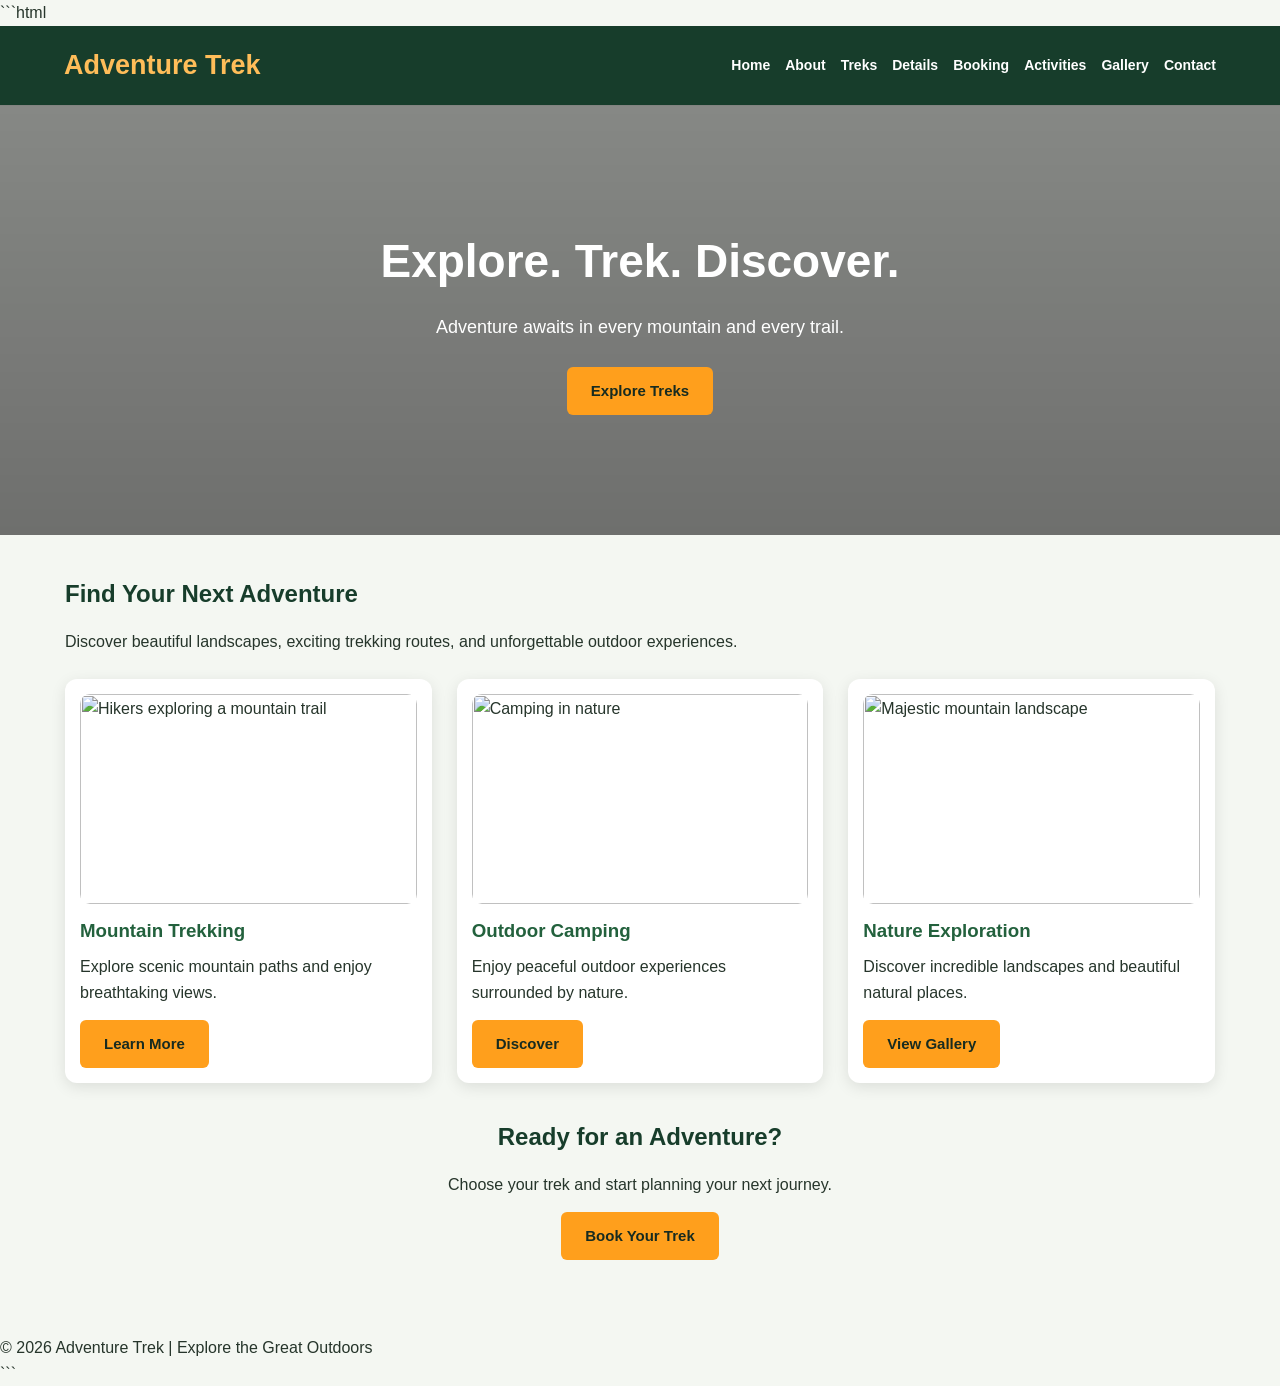
==== index.html @ 8f9171a0 "Add files via upload" ====
```html
<!DOCTYPE html>
<html lang="en">
<head>
  <meta charset="UTF-8">
  <meta name="viewport" content="width=device-width, initial-scale=1.0">
  <title>Adventure Trek</title>
  <link rel="stylesheet" href="style.css">
</head>
<body>

<header>
  <h1>Adventure Trek</h1>
  <nav>
    <a href="index.html">Home</a>
    <a href="about.html">About</a>
    <a href="treks.html">Treks</a>
    <a href="details.html">Details</a>
    <a href="booking.html">Booking</a>
    <a href="activities.html">Activities</a>
    <a href="gallery.html">Gallery</a>
    <a href="contact.html">Contact</a>
  </nav>
</header>

<section class="hero">
  <h2>Explore. Trek. Discover.</h2>
  <p>Adventure awaits in every mountain and every trail.</p>
  <a href="treks.html" class="button">Explore Treks</a>
</section>

<main class="container">
  <h2>Find Your Next Adventure</h2>
  <p>Discover beautiful landscapes, exciting trekking routes, and unforgettable outdoor experiences.</p>

  <div class="grid">
    <div class="card">
      <img src="https://images.unsplash.com/photo-1551632811-561732d1e306?auto=format&fit=crop&w=800&q=85"
           alt="Hikers exploring a mountain trail"
           style="width:100%; border-radius:10px;">
      <h3>Mountain Trekking</h3>
      <p>Explore scenic mountain paths and enjoy breathtaking views.</p>
      <a href="treks.html" class="button">Learn More</a>
    </div>

    <div class="card">
      <img src="https://images.unsplash.com/photo-1478131143081-80f7f84ca84d?auto=format&fit=crop&w=800&q=85"
           alt="Camping in nature"
           style="width:100%; border-radius:10px;">
      <h3>Outdoor Camping</h3>
      <p>Enjoy peaceful outdoor experiences surrounded by nature.</p>
      <a href="activities.html" class="button">Discover</a>
    </div>

    <div class="card">
      <img src="https://images.unsplash.com/photo-1464822759023-fed622ff2c3b?auto=format&fit=crop&w=800&q=85"
           alt="Majestic mountain landscape"
           style="width:100%; border-radius:10px;">
      <h3>Nature Exploration</h3>
      <p>Discover incredible landscapes and beautiful natural places.</p>
      <a href="gallery.html" class="button">View Gallery</a>
    </div>
  </div>

  <section style="text-align:center; padding:35px 10px;">
    <h2>Ready for an Adventure?</h2>
    <p>Choose your trek and start planning your next journey.</p>
    <a href="booking.html" class="button">Book Your Trek</a>
  </section>
</main>

<footer>
  <p>&copy; 2026 Adventure Trek | Explore the Great Outdoors</p>
</footer>

</body>
</html>
```
---- style.css ----
* {
  margin: 0;
  padding: 0;
  box-sizing: border-box;
}

body {
  font-family: Arial, sans-serif;
  background: #f4f7f2;
  color: #26352b;
  line-height: 1.6;
}

/* Header */
header {
  background: #173d2b;
  color: white;
  padding: 18px 5%;
  display: flex;
  justify-content: space-between;
  align-items: center;
  flex-wrap: wrap;
  gap: 15px;
}

header h1 {
  color: #ffbd59;
  font-size: 27px;
}

nav {
  display: flex;
  flex-wrap: wrap;
  gap: 15px;
}

nav a {
  color: white;
  text-decoration: none;
  font-size: 14px;
  font-weight: bold;
}

nav a:hover {
  color: #ffbd59;
}

/* Hero Section */
.hero {
  min-height: 420px;
  background:
    linear-gradient(rgba(0, 0, 0, 0.45),
                    rgba(0, 0, 0, 0.55)),
    url("https://images.unsplash.com/photo-1464822759023-fed622ff2c3b?auto=format&fit=crop&w=1800&q=85");
  background-size: cover;
  background-position: center;
  color: white;
  text-align: center;
  padding: 120px 20px;
}

.hero h2 {
  font-size: 46px;
  margin-bottom: 15px;
}

.hero p {
  font-size: 18px;
  margin-bottom: 25px;
}

/* Buttons */
.button,
button {
  display: inline-block;
  background: #ff9f1c;
  color: #172b20;
  padding: 12px 24px;
  border: none;
  border-radius: 6px;
  text-decoration: none;
  font-size: 15px;
  font-weight: bold;
  cursor: pointer;
  transition: 0.3s;
}

.button:hover,
button:hover {
  background: #ffc15e;
  transform: translateY(-2px);
}

/* Main Content */
.container {
  width: 90%;
  max-width: 1150px;
  margin: 40px auto;
}

.container h2 {
  color: #173d2b;
  margin-bottom: 15px;
}

.container p {
  margin-bottom: 15px;
}

/* Cards */
.grid {
  display: grid;
  grid-template-columns: repeat(auto-fit, minmax(250px, 1fr));
  gap: 25px;
  margin-top: 25px;
}

.card {
  background: white;
  padding: 15px;
  border-radius: 12px;
  box-shadow: 0 4px 15px rgba(0, 0, 0, 0.1);
  transition: 0.3s;
}

.card:hover {
  transform: translateY(-6px);
  box-shadow: 0 8px 22px rgba(0, 0, 0, 0.16);
}

.card img {
  width: 100%;
  height: 210px;
  object-fit: cover;
  border-radius: 8px;
}

.card h3 {
  color: #23613d;
  margin: 12px 0 8px;
}

/* Forms */
form {
  max-width: 650px;
  background: white;
  padding: 25px;
  border-radius: 12px;
  box-shadow: 0 4px 15px rgba(0, 0, 0, 0.08);
}

label {
  display: block;
  margin-top: 15px;
  font-weight: bold;
}

input,
select,
textarea {
  width: 100%;
  padding: 12px;
  margin-top: 6px;
  border: 1px solid #ccd5cc;
  border-radius: 6px;
  font-family: Arial, sans-serif;
  font-size: 15px;
}

input:focus,
select:focus,
textarea:focus {
  outline: 2px solid #4c956c;
  border-color: #4c956c;
}

form button {
  margin-top
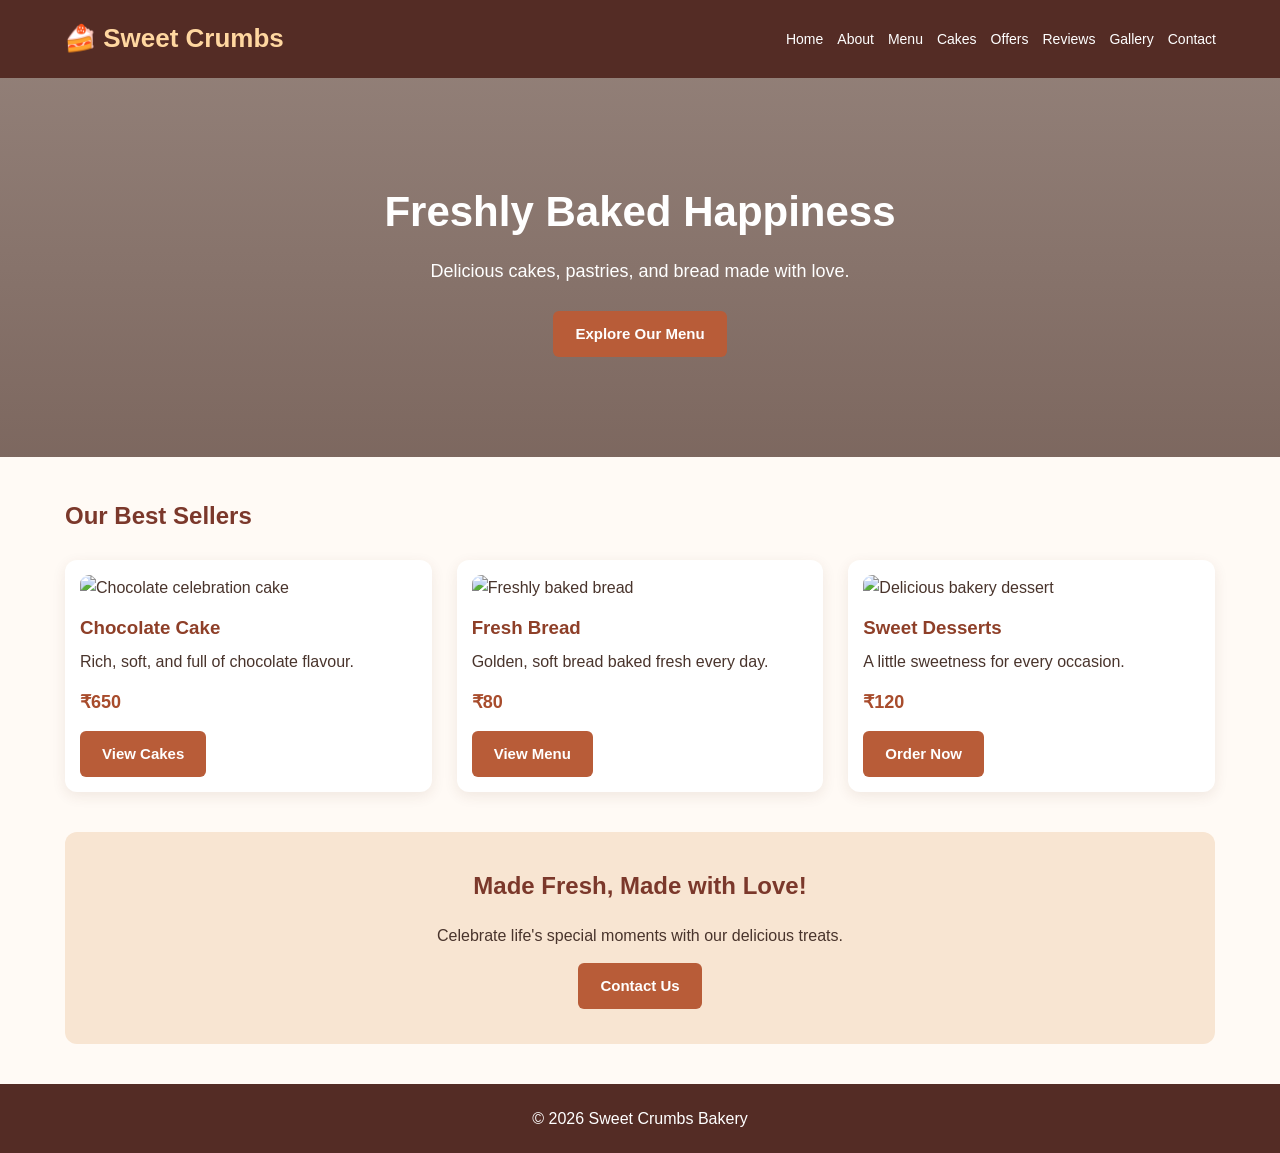
==== commit 86e3499c: "Add files via upload" ====
--- a/index.html
+++ b/index.html
@@ -1,78 +1,67 @@
-```html
 <!DOCTYPE html>
 <html lang="en">
 <head>
   <meta charset="UTF-8">
   <meta name="viewport" content="width=device-width, initial-scale=1.0">
-  <title>Adventure Trek</title>
+  <title>Sweet Crumbs Bakery</title>
   <link rel="stylesheet" href="style.css">
 </head>
 <body>
-
 <header>
-  <h1>Adventure Trek</h1>
+  <h1>🍰 Sweet Crumbs</h1>
   <nav>
     <a href="index.html">Home</a>
     <a href="about.html">About</a>
-    <a href="treks.html">Treks</a>
-    <a href="details.html">Details</a>
-    <a href="booking.html">Booking</a>
-    <a href="activities.html">Activities</a>
+    <a href="menu.html">Menu</a>
+    <a href="cakes.html">Cakes</a>
+    <a href="offers.html">Offers</a>
+    <a href="reviews.html">Reviews</a>
     <a href="gallery.html">Gallery</a>
     <a href="contact.html">Contact</a>
   </nav>
 </header>
 
 <section class="hero">
-  <h2>Explore. Trek. Discover.</h2>
-  <p>Adventure awaits in every mountain and every trail.</p>
-  <a href="treks.html" class="button">Explore Treks</a>
+  <h2>Freshly Baked Happiness</h2>
+  <p>Delicious cakes, pastries, and bread made with love.</p>
+  <a href="menu.html" class="button">Explore Our Menu</a>
 </section>
 
 <main class="container">
-  <h2>Find Your Next Adventure</h2>
-  <p>Discover beautiful landscapes, exciting trekking routes, and unforgettable outdoor experiences.</p>
-
+  <h2>Our Best Sellers</h2>
   <div class="grid">
     <div class="card">
-      <img src="https://images.unsplash.com/photo-1551632811-561732d1e306?auto=format&fit=crop&w=800&q=85"
-           alt="Hikers exploring a mountain trail"
-           style="width:100%; border-radius:10px;">
-      <h3>Mountain Trekking</h3>
-      <p>Explore scenic mountain paths and enjoy breathtaking views.</p>
-      <a href="treks.html" class="button">Learn More</a>
+      <img src="https://images.unsplash.com/photo-1578985545062-69928b1d9587?auto=format&fit=crop&w=800&q=85" alt="Chocolate celebration cake">
+      <h3>Chocolate Cake</h3>
+      <p>Rich, soft, and full of chocolate flavour.</p>
+      <p class="price">₹650</p>
+      <a href="cakes.html" class="button">View Cakes</a>
     </div>
 
     <div class="card">
-      <img src="https://images.unsplash.com/photo-1478131143081-80f7f84ca84d?auto=format&fit=crop&w=800&q=85"
-           alt="Camping in nature"
-           style="width:100%; border-radius:10px;">
-      <h3>Outdoor Camping</h3>
-      <p>Enjoy peaceful outdoor experiences surrounded by nature.</p>
-      <a href="activities.html" class="button">Discover</a>
+      <img src="https://images.unsplash.com/photo-1509440159596-0249088772ff?auto=format&fit=crop&w=800&q=85" alt="Freshly baked bread">
+      <h3>Fresh Bread</h3>
+      <p>Golden, soft bread baked fresh every day.</p>
+      <p class="price">₹80</p>
+      <a href="menu.html" class="button">View Menu</a>
     </div>
 
     <div class="card">
-      <img src="https://images.unsplash.com/photo-1464822759023-fed622ff2c3b?auto=format&fit=crop&w=800&q=85"
-           alt="Majestic mountain landscape"
-           style="width:100%; border-radius:10px;">
-      <h3>Nature Exploration</h3>
-      <p>Discover incredible landscapes and beautiful natural places.</p>
-      <a href="gallery.html" class="button">View Gallery</a>
+      <img src="https://images.unsplash.com/photo-1488477181946-6428a0291777?auto=format&fit=crop&w=800&q=85" alt="Delicious bakery dessert">
+      <h3>Sweet Desserts</h3>
+      <p>A little sweetness for every occasion.</p>
+      <p class="price">₹120</p>
+      <a href="menu.html" class="button">Order Now</a>
     </div>
   </div>
 
-  <section style="text-align:center; padding:35px 10px;">
-    <h2>Ready for an Adventure?</h2>
-    <p>Choose your trek and start planning your next journey.</p>
-    <a href="booking.html" class="button">Book Your Trek</a>
+  <section class="highlight">
+    <h2>Made Fresh, Made with Love!</h2>
+    <p>Celebrate life's special moments with our delicious treats.</p>
+    <a href="contact.html" class="button">Contact Us</a>
   </section>
 </main>
 
-<footer>
-  <p>&copy; 2026 Adventure Trek | Explore the Great Outdoors</p>
-</footer>
-
+<footer><p>&copy; 2026 Sweet Crumbs Bakery</p></footer>
 </body>
 </html>
-```
--- a/style.css
+++ b/style.css
@@ -6,14 +6,14 @@
 
 body {
   font-family: Arial, sans-serif;
-  background: #f4f7f2;
-  color: #26352b;
+  background: #fffaf5;
+  color: #49342c;
   line-height: 1.6;
 }
 
 /* Header */
 header {
-  background: #173d2b;
+  background: #542c25;
   color: white;
   padding: 18px 5%;
   display: flex;
@@ -24,93 +24,91 @@
 }
 
 header h1 {
-  color: #ffbd59;
-  font-size: 27px;
+  color: #ffd7a0;
+  font-size: 26px;
 }
 
 nav {
   display: flex;
   flex-wrap: wrap;
-  gap: 15px;
+  gap: 14px;
 }
 
 nav a {
   color: white;
   text-decoration: none;
   font-size: 14px;
-  font-weight: bold;
 }
 
 nav a:hover {
-  color: #ffbd59;
-}
-
-/* Hero Section */
+  color: #ffd7a0;
+}
+
+/* Hero */
 .hero {
-  min-height: 420px;
+  min-height: 360px;
+  padding: 100px 20px;
+  text-align: center;
+  color: white;
   background:
-    linear-gradient(rgba(0, 0, 0, 0.45),
-                    rgba(0, 0, 0, 0.55)),
-    url("https://images.unsplash.com/photo-1464822759023-fed622ff2c3b?auto=format&fit=crop&w=1800&q=85");
+    linear-gradient(rgba(55, 25, 15, .55),
+                    rgba(55, 25, 15, .65)),
+    url("https://images.unsplash.com/photo-1509440159596-0249088772ff?auto=format&fit=crop&w=1800&q=85");
   background-size: cover;
   background-position: center;
-  color: white;
-  text-align: center;
-  padding: 120px 20px;
 }
 
 .hero h2 {
-  font-size: 46px;
-  margin-bottom: 15px;
+  font-size: 42px;
+  margin-bottom: 12px;
 }
 
 .hero p {
   font-size: 18px;
   margin-bottom: 25px;
+}
+
+/* Content */
+.container {
+  width: 90%;
+  max-width: 1150px;
+  margin: 40px auto;
+}
+
+.container h2 {
+  color: #7b382b;
+  margin-bottom: 18px;
+}
+
+.container p {
+  margin-bottom: 14px;
 }
 
 /* Buttons */
 .button,
 button {
   display: inline-block;
-  background: #ff9f1c;
-  color: #172b20;
-  padding: 12px 24px;
+  background: #b85c38;
+  color: white;
+  padding: 11px 22px;
   border: none;
   border-radius: 6px;
   text-decoration: none;
   font-size: 15px;
   font-weight: bold;
   cursor: pointer;
-  transition: 0.3s;
+  transition: .3s;
 }
 
 .button:hover,
 button:hover {
-  background: #ffc15e;
-  transform: translateY(-2px);
-}
-
-/* Main Content */
-.container {
-  width: 90%;
-  max-width: 1150px;
-  margin: 40px auto;
-}
-
-.container h2 {
-  color: #173d2b;
-  margin-bottom: 15px;
-}
-
-.container p {
-  margin-bottom: 15px;
-}
-
-/* Cards */
+  background: #8e3f28;
+}
+
+/* Product cards */
 .grid {
   display: grid;
-  grid-template-columns: repeat(auto-fit, minmax(250px, 1fr));
+  grid-template-columns: repeat(auto-fit, minmax(230px, 1fr));
   gap: 25px;
   margin-top: 25px;
 }
@@ -119,25 +117,73 @@
   background: white;
   padding: 15px;
   border-radius: 12px;
-  box-shadow: 0 4px 15px rgba(0, 0, 0, 0.1);
-  transition: 0.3s;
+  box-shadow: 0 4px 14px #603a2518;
+  transition: transform .3s;
 }
 
 .card:hover {
-  transform: translateY(-6px);
-  box-shadow: 0 8px 22px rgba(0, 0, 0, 0.16);
+  transform: translateY(-5px);
 }
 
 .card img {
   width: 100%;
-  height: 210px;
+  height: 230px;
   object-fit: cover;
+  border-radius: 9px;
+}
+
+.card h3 {
+  color: #8e3f28;
+  margin: 12px 0 6px;
+}
+
+.price {
+  color: #a84c2c;
+  font-weight: bold;
+  font-size: 18px;
+}
+
+/* Highlight section */
+.highlight {
+  margin-top: 40px;
+  padding: 35px 20px;
+  text-align: center;
+  background: #f8e5d2;
+  border-radius: 12px;
+}
+
+.highlight h2 {
+  color: #7b382b;
+}
+
+/* Gallery and banners */
+.banner-img {
+  width: 100%;
+  max-height: 400px;
+  object-fit: cover;
+  border-radius: 12px;
+  margin-bottom: 20px;
+}
+
+/* Reviews */
+.review {
+  background: white;
+  padding: 22px;
+  margin-bottom: 18px;
+  border-left: 5px solid #c77b52;
   border-radius: 8px;
-}
-
-.card h3 {
-  color: #23613d;
-  margin: 12px 0 8px;
+  box-shadow: 0 3px 12px #603a2512;
+}
+
+.review h3 {
+  color: #8e3f28;
+  margin-bottom: 8px;
+}
+
+.note {
+  margin-top: 20px;
+  font-size: 14px;
+  color: #765f54;
 }
 
 /* Forms */
@@ -146,7 +192,7 @@
   background: white;
   padding: 25px;
   border-radius: 12px;
-  box-shadow: 0 4px 15px rgba(0, 0, 0, 0.08);
+  box-shadow: 0 4px 15px #603a2518;
 }
 
 label {
@@ -161,18 +207,46 @@
   width: 100%;
   padding: 12px;
   margin-top: 6px;
-  border: 1px solid #ccd5cc;
+  border: 1px solid #d9c5b8;
   border-radius: 6px;
-  font-family: Arial, sans-serif;
-  font-size: 15px;
-}
-
-input:focus,
-select:focus,
-textarea:focus {
-  outline: 2px solid #4c956c;
-  border-color: #4c956c;
+  font: inherit;
+  background: #fffdfb;
+  color: #49342c;
 }
 
 form button {
-  margin-top+  margin-top: 20px;
+}
+
+/* Footer */
+footer {
+  background: #542c25;
+  color: white;
+  text-align: center;
+  padding: 22px;
+  margin-top: 40px;
+}
+
+/* Mobile responsive */
+@media (max-width: 768px) {
+  header {
+    flex-direction: column;
+    text-align: center;
+  }
+
+  nav {
+    justify-content: center;
+  }
+
+  .hero {
+    padding: 75px 15px;
+  }
+
+  .hero h2 {
+    font-size: 30px;
+  }
+
+  .container {
+    width: 92%;
+  }
+}
